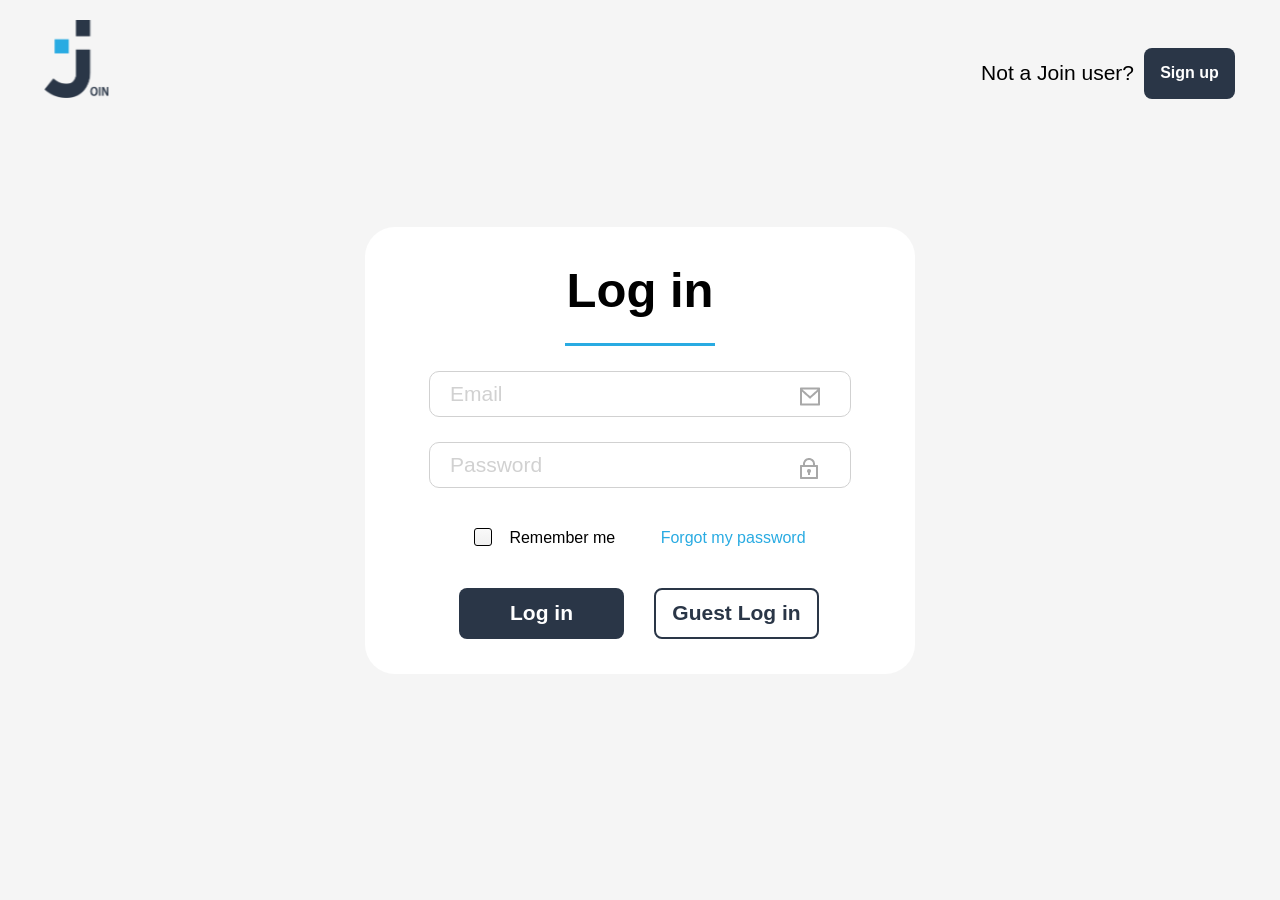
==== index.html @ 1c8a587e "my join" ====
<!DOCTYPE html>
<html lang="en">

<head>
    <meta charset="UTF-8">
    <meta http-equiv="X-UA-Compatible" content="IE=edge">
    <meta name="viewport" content="width=device-width, initial-scale=1.0">
    <title>Login</title>
    <link rel="icon" href="assets/img/logo-blue.png">
    <link rel="stylesheet" href="css/index.css">
    <link rel="stylesheet" href="fonts.css">
    <link rel="stylesheet" href="css/index-responsive.css">
    <script src="js/index.js"></script>
    <script src="js/summary.js"></script>
    <script src="js/register.js"></script>
    <script src="js/forgot_password.js"></script>
    <script src="js/mini_backend.js"></script>
</head>

<body onload="init()">
    <div id="logo-container">
        <img src="assets/img/logo-blue.png" id="join-logo">
    </div>

    <div id="login-main">
        <div id="signup-container">
            <p>Not a Join user?</p>
            <button id="signup-btn" onclick="openSignUpContainer()">Sign up</button>
        </div>

        <div id="login-container">
            <form onsubmit="checkUser(); return false;" class="login-form">
                <h1>Log in</h1>
                <hr>
                <input class="input-field" placeholder="Email" type="email" id="emailLogin" required>
                <input class="input-field" placeholder="Password" type="password" id="passwordLogin"
                    onkeydown="enter(event)" required>
                <div class="login-settings">
                    <label class="remember-me">
                        <input id="checkbox" type="checkbox">
                        <p>Remember me</p>
                        <span id="checkmark" class="checkmark"></span>
                    </label>
                    <a onclick="openForgotPassword(); return false" id="forget-password">Forgot my password</a>
                </div>
                <div class="login-btns">
                    <button type="submit" id="loginBtn">Log in</button>
                    <button onclick="openGuestLogin(); return false;" id="loginGuest">Guest Log in</button>
                </div>
            </form>
        </div>
    </div>
    <div id="signup-forgotPsw-container"></div>
</body>

</html>
---- css/index.css ----
/* general */
body {
    background-color: #F5F5F5;
    margin: 0;
    font-family: 'Open-sans', sans-serif;
    font-weight: 400;
}

.d-none {
    display: none;
}

.login-container {
    z-index: 10;
    position: absolute;
    top: 50%;
    left: 50%;
    transform: translate(-50%, -50%);
}

.container-style {
    position: absolute;
    top: 0;
    left: 0;
    bottom: 0;
    right: 0;
    display: flex;
    justify-content: center;
    align-items: center;
    z-index: -10;
}

/* Logo */
#logo-container,
#logo-container-reset-password {
    position: absolute;
    z-index: 1;
    top: 0;
    bottom: 0;
    left: 0;
    right: 0;
    animation: backgroundFadeOut 500ms ease-in-out 500ms;
    animation-fill-mode: forwards;
    background-color: #f5f5f5;
}

@keyframes backgroundFadeOut {
    from {
        position: absolute;
    }

    to {
        position: unset;
    }
}

#join-logo,
#join-logo-reset-password {
    position: absolute;
    top: 50%;
    left: 50%;
    height: 260px;
    transform: translate(-50%, -50%);
    animation: Logo-Animation 700ms ease-in-out 500ms;
    animation-fill-mode: forwards;
    z-index: 3;
    transition: transform 100ms ease-in-out;
}

#join-logo-reset-password {
    cursor: pointer;
}

@keyframes Logo-Animation {
    from {
        top: 50%;
        left: 50%;
        transform: translate(-50%, -50%);
        transition: transform 100ms ease-in-out 300ms;
    }

    to {
        top: -71px;
        left: -30px;
        transform: translate(4%, 5%);
        transform: scale(0.3);
    }
}

/* Not a Join user? Sign up */
#signup-container {
    position: absolute;
    top: 40px;
    left: 0;
    right: 45px;
    display: flex;
    justify-content: flex-end;
    align-items: center;
    gap: 10px;
}

#signup-container p {
    font-size: 21px;
}

#signup-btn {
    background-color: #2a3647;
    border-radius: 8px;
    height: 51px;
    width: 91px;
    border: unset;
    color: #fff;
    font-size: 16px;
    font-weight: 700;
    cursor: pointer;
    transition: background-color 100ms ease-in-out,
        box-shadow 100ms ease-in-out;
}

#signup-btn:hover,
#loginBtn:hover,
#registerBtn:hover,
#forgotPasswordBtn:hover,
#resetPasswordBtn:hover {
    background-color: #29ABE2;
    box-shadow: 0px 4px 9px -1px rgba(0, 0, 0, 0.4);
}

/* Login Container  */
#login-container,
.wider-container-style {
    position: absolute;
    top: 0;
    left: 0;
    bottom: 0;
    right: 0;
    display: flex;
    justify-content: center;
    align-items: center;
    z-index: -1;
}

.login-form {
    position: relative;
    display: flex;
    align-items: center;
    justify-content: center;
    flex-direction: column;
    max-width: 100%;
    margin: 0 35px;
    width: 550px;
    background-color: #fff;
    border-radius: 30px;
    gap: 25px;
    padding: 35px 0 35px 0;
}

.login-form h1 {
    font-size: 49px;
    font-weight: 700;
    margin: 0;
    text-align: center;
    margin: 0 15px;
}

.login-form hr {
    height: 3px;
    width: 150px;
    background-color: #29ABE2;
    margin: 0;
    border: unset;
}

.input-field {
    width: 422px;
    height: 46px;
    font-size: 21px;
    padding-left: 20px;
    border: 1px solid #d1d1d1;
    box-sizing: border-box;
    border-radius: 10px;
    display: flex;
    align-items: center;
}

.input-field::placeholder {
    color: #d1d1d1;
}

.login-settings {
    width: 422px;
    display: flex;
    align-items: center;
    justify-content: space-evenly;
}

/* Customize the label (the container) -- Remember me */
.remember-me {
    position: relative;
}

/* Hide the browser's default checkbox */
.remember-me input {
    position: absolute;
    opacity: 0;
    cursor: pointer;
    height: 0;
    width: 0;
}

/* Create a custom checkbox */
.checkmark {
    position: absolute;
    top: 15px;
    left: 0;
    height: 16px;
    width: 16px;
    border: 1px solid black;
    border-radius: 3px;
    cursor: pointer;
    background-image: linear-gradient(#F9F9F9, #F0F0F0);
}

/* On mouse-over, add a grey background color */
.remember-me:hover input~.checkmark {
    background-color: #d1d1d1;
}

/* Create the checkmark/indicator (hidden when not checked) */
.checkmark:after {
    content: "";
    position: absolute;
    display: none;
}

/* Show the checkmark when checked */
.remember-me input:checked~.checkmark:after {
    display: block;
}

/* Style the checkmark/indicator */
.remember-me .checkmark:after {
    left: 4px;
    top: -2px;
    width: 6px;
    height: 12px;
    border: solid black;
    border-width: 0 3px 3px 0;
    -webkit-transform: rotate(45deg);
    -ms-transform: rotate(45deg);
    transform: rotate(45deg);
}

.remember-me p {
    margin-left: 35px;
    cursor: pointer;
}

#forget-password {
    color: #29ABE2;
    text-decoration: none;
    cursor: pointer;
}

.login-btns {
    width: 422px;
    display: flex;
    justify-content: flex-start;
    gap: 30px;
}

#loginBtn,
#forgotPasswordBtn,
#resetPasswordBtn {
    background-color: #2a3647;
    border-radius: 8px;
    height: 51px;
    width: 165px;
    border: unset;
    color: #fff;
    font-size: 21px;
    font-weight: 700;
    cursor: pointer;
}

#loginBtn {
    margin-left: 30px;
}

#loginGuest {
    background-color: #fff;
    border-radius: 8px;
    height: 51px;
    width: 165px;
    border: unset;
    font-size: 21px;
    font-weight: 700;
    border: 2px solid #2a3647;
    color: #2a3647;
    cursor: pointer;
}

#loginGuest:hover {
    border: 2px solid #29ABE2;
    color: #29ABE2;
    box-shadow: 0px 4px 9px -1px rgba(0, 0, 0, 0.4);
}

/*Sign Up Form */
#userName {
    background: url(../assets/img/user-icon.png) no-repeat scroll 370px 15px;
}

#emailLogin,
#emailSignUp {
    background: url(../assets/img/email-icon.png) no-repeat scroll 370px 15px;
}

#passwordLogin:focus,
#emailLogin:focus,
#userName:focus,
#emailSignUp:focus,
#password:focus,
#email:focus {
    outline: 2px solid #29ABE2;
}

#password,
#passwordLogin {
    background: url(../assets/img/password-icon.png) no-repeat scroll 370px 15px;
}

#registerBtn {
    border-radius: 8px;
    border: unset;
    width: 145px;
    height: 51px;
    background-color: #2a3647;
    cursor: pointer;
    font-size: 21px;
    font-weight: 700;
    color: #fff;
}

.arrow-left {
    position: absolute;
    top: 40px;
    left: 40px;
    cursor: pointer;
}

.signup-feedback {
    z-index: 60;
    position: absolute;
    top: 50%;
    left: 50%;
    transform: translate(-50%, -50%);
    background-color: #2a3647;
    height: 50px;
    width: 70%;
    border-radius: 15px;
    color: white;
    text-align: center;
    padding-top: 25px;
    font-size: 23px;
    font-weight: 400;
    animation: slideIn 225ms ease-in-out;
}

/* forgotten password form  */
.forgotten-password-from,
.reset-password-form {
    padding: 30px 55px 30px 55px;
}

.forgotten-password-from p {
    font-size: 21px;
    font-weight: 400;
    text-align: center;
    margin: 0;
}

#forgotPasswordBtn {
    width: 230px !important;
}

.sent-mail-container {
    position: absolute;
    top: 0;
    bottom: 0;
    left: 0;
    right: 0;
    background-color: rgba(160, 160, 160, 0);
    animation: slideInBackground 225ms ease-in-out;
    animation-fill-mode: forwards;
}

@keyframes slideInBackground {
    from {
        background-color: rgba(160, 160, 160, 0);
    }

    to {
        background-color: rgba(160, 160, 160, 0.6);
    }
}

.sent-mail-message {
    position: absolute;
    z-index: 4;
    top: 50%;
    left: 50%;

    display: flex;
    align-items: center;
    justify-content: center;

    transform: translate(-50%, 1000%);
    animation: slideIn 225ms ease-in-out;
    animation-fill-mode: forwards;

    border: unset;
    border-radius: 8px;
    width: 485px;
    height: 74px;
    cursor: pointer;

    font-size: 23px;
    font-weight: 400;
    gap: 20px;
    color: #fff;
    background-color: #2a3647;
}

@keyframes slideIn {
    0% {
        transform: translate(-50%, 1000%);
    }

    100% {
        transform: translate(-50%, -50%);
    }
}

.reset-password-form p {
    font-size: 21px;
    margin: 0;
    text-align: center;
}

#feedbackContainer,
#feedbackForgotPsw {
    position: absolute;
    bottom: 93px;
    color: red;
    font-size: 14px;
}

.shake-animation {
    animation: shake 200ms 2;
}

@keyframes shake {

    0%,
    100% {
        translate: 0;
    }

    25% {
        translate: 0.125rem;
        border-color: red;
    }

    75% {
        translate: -0.125rem;
        border-color: red;
    }
}
---- fonts.css ----
/* open-sans-regular - latin */
@font-face {
     font-display: swap; /* Check https://developer.mozilla.org/en-US/docs/Web/CSS/@font-face/font-display for other options. */
     font-family: 'Open Sans';
     font-style: normal;
     font-weight: 400;
     src: url('assets/fonts/sopen-sans-v34-latin-regular.eot'); /* IE9 Compat Modes */
     src: url('assets/fonts/sopen-sans-v34-latin-regular.eot?#iefix') format('embedded-opentype'), /* IE6-IE8 */
          url('assets/fonts/sopen-sans-v34-latin-regular.woff2') format('woff2'), /* Super Modern Browsers */
          url('assets/fonts/sopen-sans-v34-latin-regular.woff') format('woff'), /* Modern Browsers */
          url('assets/fonts/sopen-sans-v34-latin-regular.ttf') format('truetype'), /* Safari, Android, iOS */
          url('assets/fonts/sopen-sans-v34-latin-regular.svg#OpenSans') format('svg'); /* Legacy iOS */
   }
   /* open-sans-500 - latin */
   @font-face {
     font-display: swap; /* Check https://developer.mozilla.org/en-US/docs/Web/CSS/@font-face/font-display for other options. */
     font-family: 'Open Sans';
     font-style: normal;
     font-weight: 500;
     src: url('assets/fonts/sopen-sans-v34-latin-500.eot'); /* IE9 Compat Modes */
     src: url('assets/fonts/sopen-sans-v34-latin-500.eot?#iefix') format('embedded-opentype'), /* IE6-IE8 */
          url('assets/fonts/sopen-sans-v34-latin-500.woff2') format('woff2'), /* Super Modern Browsers */
          url('assets/fonts/sopen-sans-v34-latin-500.woff') format('woff'), /* Modern Browsers */
          url('assets/fonts/sopen-sans-v34-latin-500.ttf') format('truetype'), /* Safari, Android, iOS */
          url('assets/fonts/sopen-sans-v34-latin-500.svg#OpenSans') format('svg'); /* Legacy iOS */
   }
   /* open-sans-600 - latin */
   @font-face {
     font-display: swap; /* Check https://developer.mozilla.org/en-US/docs/Web/CSS/@font-face/font-display for other options. */
     font-family: 'Open Sans';
     font-style: normal;
     font-weight: 600;
     src: url('assets/fonts/sopen-sans-v34-latin-600.eot'); /* IE9 Compat Modes */
     src: url('assets/fonts/sopen-sans-v34-latin-600.eot?#iefix') format('embedded-opentype'), /* IE6-IE8 */
          url('assets/fonts/sopen-sans-v34-latin-600.woff2') format('woff2'), /* Super Modern Browsers */
          url('assets/fonts/sopen-sans-v34-latin-600.woff') format('woff'), /* Modern Browsers */
          url('assets/fonts/sopen-sans-v34-latin-600.ttf') format('truetype'), /* Safari, Android, iOS */
          url('assets/fonts/sopen-sans-v34-latin-600.svg#OpenSans') format('svg'); /* Legacy iOS */
   }
   /* open-sans-700 - latin */
   @font-face {
     font-display: swap; /* Check https://developer.mozilla.org/en-US/docs/Web/CSS/@font-face/font-display for other options. */
     font-family: 'Open Sans';
     font-style: normal;
     font-weight: 700;
     src: url('assets/fonts/sopen-sans-v34-latin-700.eot'); /* IE9 Compat Modes */
     src: url('assets/fonts/sopen-sans-v34-latin-700.eot?#iefix') format('embedded-opentype'), /* IE6-IE8 */
          url('assets/fonts/sopen-sans-v34-latin-700.woff2') format('woff2'), /* Super Modern Browsers */
          url('assets/fonts/sopen-sans-v34-latin-700.woff') format('woff'), /* Modern Browsers */
          url('assets/fonts/sopen-sans-v34-latin-700.ttf') format('truetype'), /* Safari, Android, iOS */
          url('assets/fonts/sopen-sans-v34-latin-700.svg#OpenSans') format('svg'); /* Legacy iOS */
   }
   /* open-sans-800 - latin */
   @font-face {
     font-display: swap; /* Check https://developer.mozilla.org/en-US/docs/Web/CSS/@font-face/font-display for other options. */
     font-family: 'Open Sans';
     font-style: normal;
     font-weight: 800;
     src: url('assets/fonts/sopen-sans-v34-latin-800.eot'); /* IE9 Compat Modes */
     src: url('assets/fonts/sopen-sans-v34-latin-800.eot?#iefix') format('embedded-opentype'), /* IE6-IE8 */
          url('assets/fonts/sopen-sans-v34-latin-800.woff2') format('woff2'), /* Super Modern Browsers */
          url('assets/fonts/sopen-sans-v34-latin-800.woff') format('woff'), /* Modern Browsers */
          url('assets/fonts/sopen-sans-v34-latin-800.ttf') format('truetype'), /* Safari, Android, iOS */
          url('assets/fonts/sopen-sans-v34-latin-800.svg#OpenSans') format('svg'); /* Legacy iOS */
   }
---- css/index-responsive.css ----
@media (max-width: 570px) {

    .login-form h1 {
        font-size: 43px;
        text-align: center;
        font-size: 36px;
    }

    .login-form hr {
        height: 2px;
    }

    .login-form {
        max-width: 100%;
    }

    .input-field {
        width: 300px;
        height: 38px;
    }

    #userName {
        background: url(../assets/img/user-icon.png) no-repeat scroll 256px 8px;
    }

    #emailLogin,
    #emailSignUp {
        background: url(../assets/img/email-icon.png) no-repeat scroll 256px 8px;
    }

    #password,
    #passwordLogin {
        background: url(../assets/img/password-icon.png) no-repeat scroll 256px 8px;
    }

    .login-form {
        width: 350px;
        max-width: 100%;
        margin: 0;
    }

    .login-settings {
        flex-direction: column-reverse;
        justify-content: center;
        align-items: flex-start;
        margin-left: -150px;
        width: unset;
    }

    .login-btns {
        flex-direction: column;
        align-items: center;
        gap: 0;
        width: 350px;
    }

    #loginBtn {
        margin: 0;
    }

    #loginGuest {
        position: unset;
        margin: 25px 0 0 0;
    }

    #join-logo,
    #join-logo-reset-password {
        height: 165px;
    }

    @keyframes Logo-Animation {
        from {
            top: 50%;
            left: 50%;
            transform: translate(-50%, -50%);
            transition: transform 100ms ease-in-out 300ms;
        }

        to {
            top: -25px;
            left: -20px;
            transform: translate(4%, 5%);
            transform: scale(0.3);
        }
    }

    #signup-container {
        bottom: 15px;
        align-items: center;
        top: unset;
        left: 50%;
        right: unset;
        transform: translate(-50%);
    }

    #signup-container p {
        white-space: nowrap;
    }

    #feedbackContainer,
    #feedbackForgotPsw {
        bottom: 105px;
    }

    .sent-mail-message {
        width: 350px;
        height: 60px;
        font-size: 18px;
    }

    .forgotten-password-from,
    .reset-password-form {
        padding: 45px 0 45px 0;
    }

    .arrow-left {
        top: 30px;
        left: 25px;
    }

    .reset-password-form p {
        font-size: 18px;
    }
}
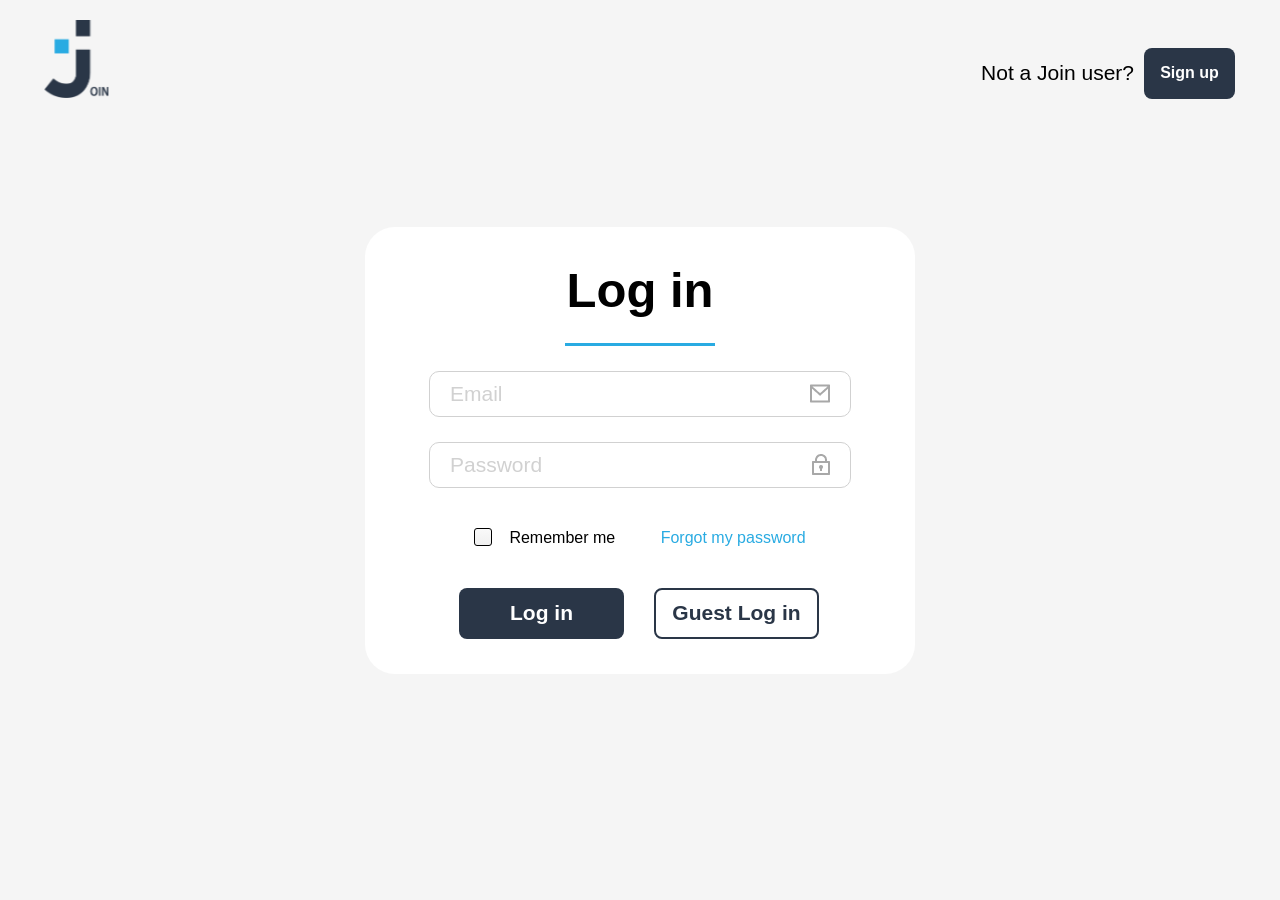
==== commit 746710a6: "backend changed" ====
--- a/index.html
+++ b/index.html
@@ -14,7 +14,7 @@
     <script src="js/summary.js"></script>
     <script src="js/register.js"></script>
     <script src="js/forgot_password.js"></script>
-    <script src="js/mini_backend.js"></script>
+    <script src="js/storage.js"></script>
 </head>
 
 <body onload="init()">
--- a/css/index.css
+++ b/css/index.css
@@ -309,11 +309,15 @@
 /*Sign Up Form */
 #userName {
     background: url(../assets/img/user-icon.png) no-repeat scroll 370px 15px;
+    background-position: calc(100% - 20px) center;
+
+   
 }
 
 #emailLogin,
 #emailSignUp {
     background: url(../assets/img/email-icon.png) no-repeat scroll 370px 15px;
+    background-position: calc(100% - 20px) center;
 }
 
 #passwordLogin:focus,
@@ -328,6 +332,7 @@
 #password,
 #passwordLogin {
     background: url(../assets/img/password-icon.png) no-repeat scroll 370px 15px;
+    background-position: calc(100% - 20px) center;
 }
 
 #registerBtn {
